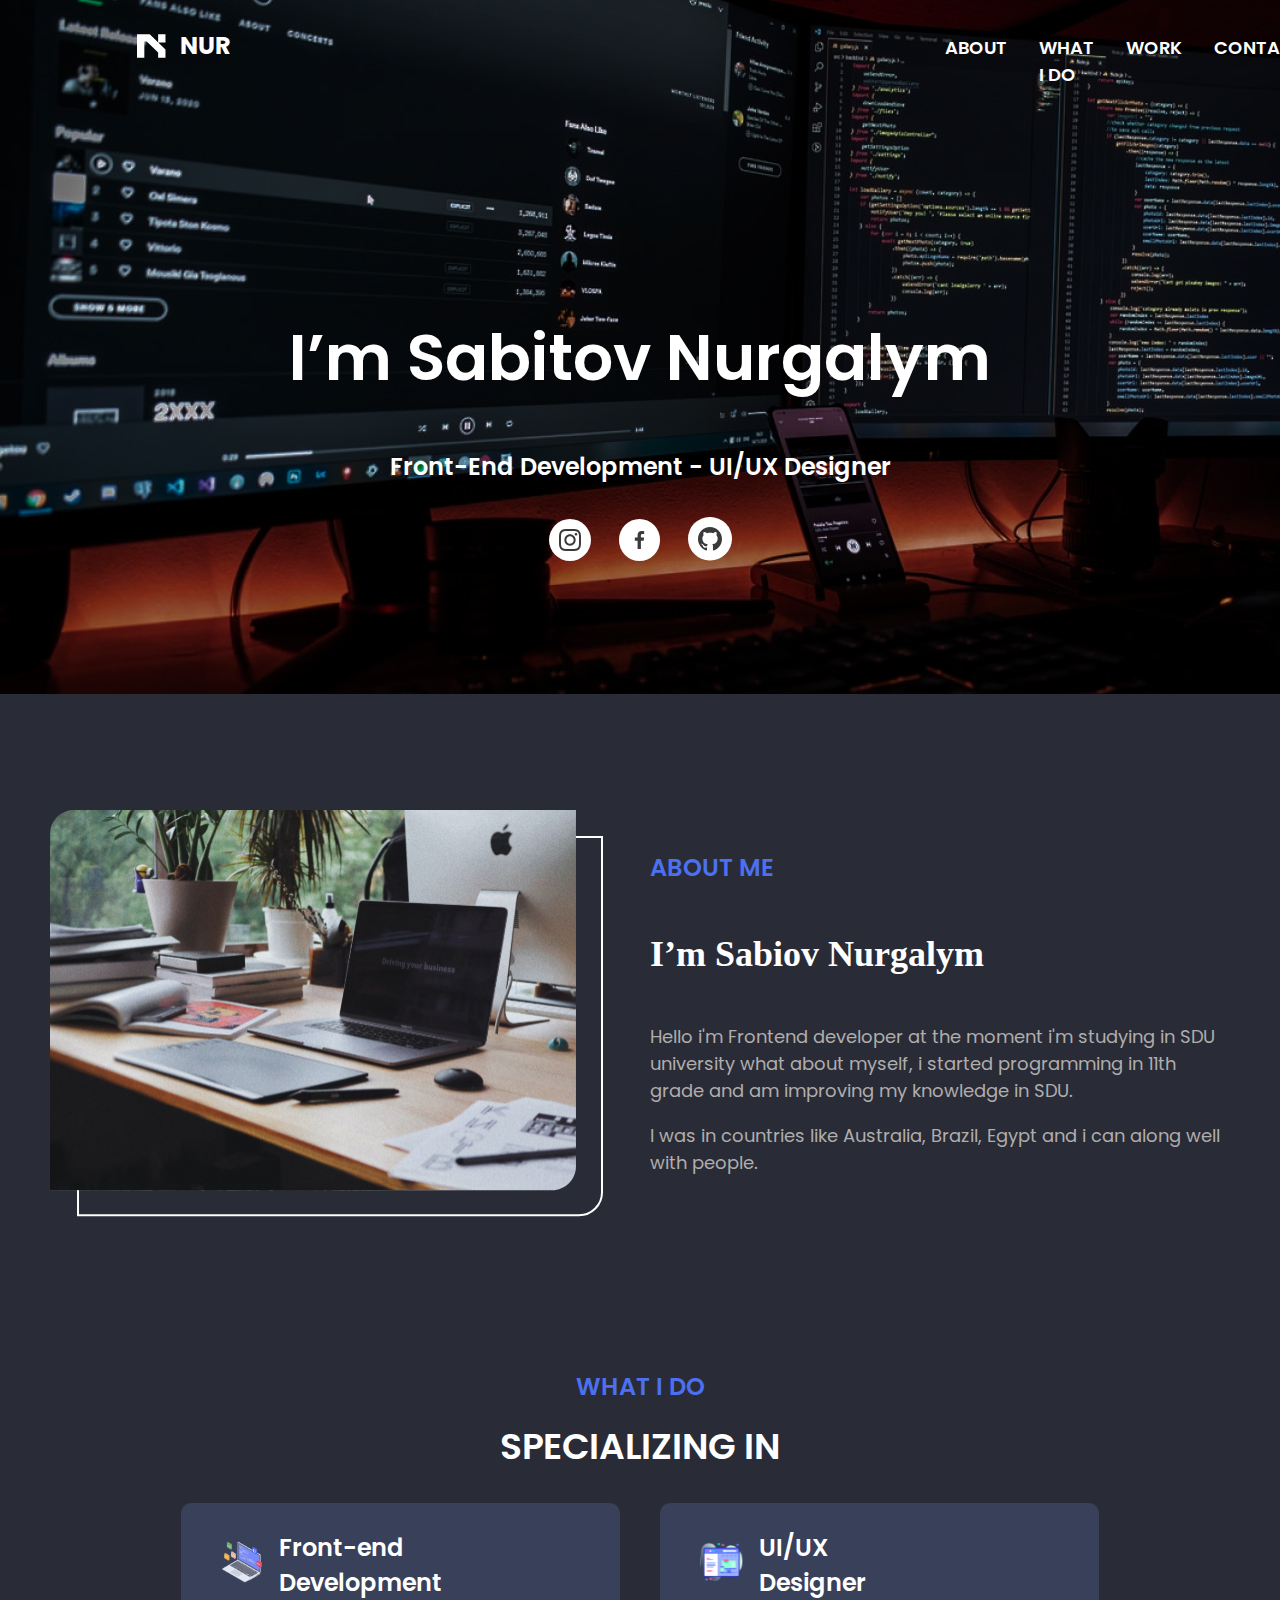
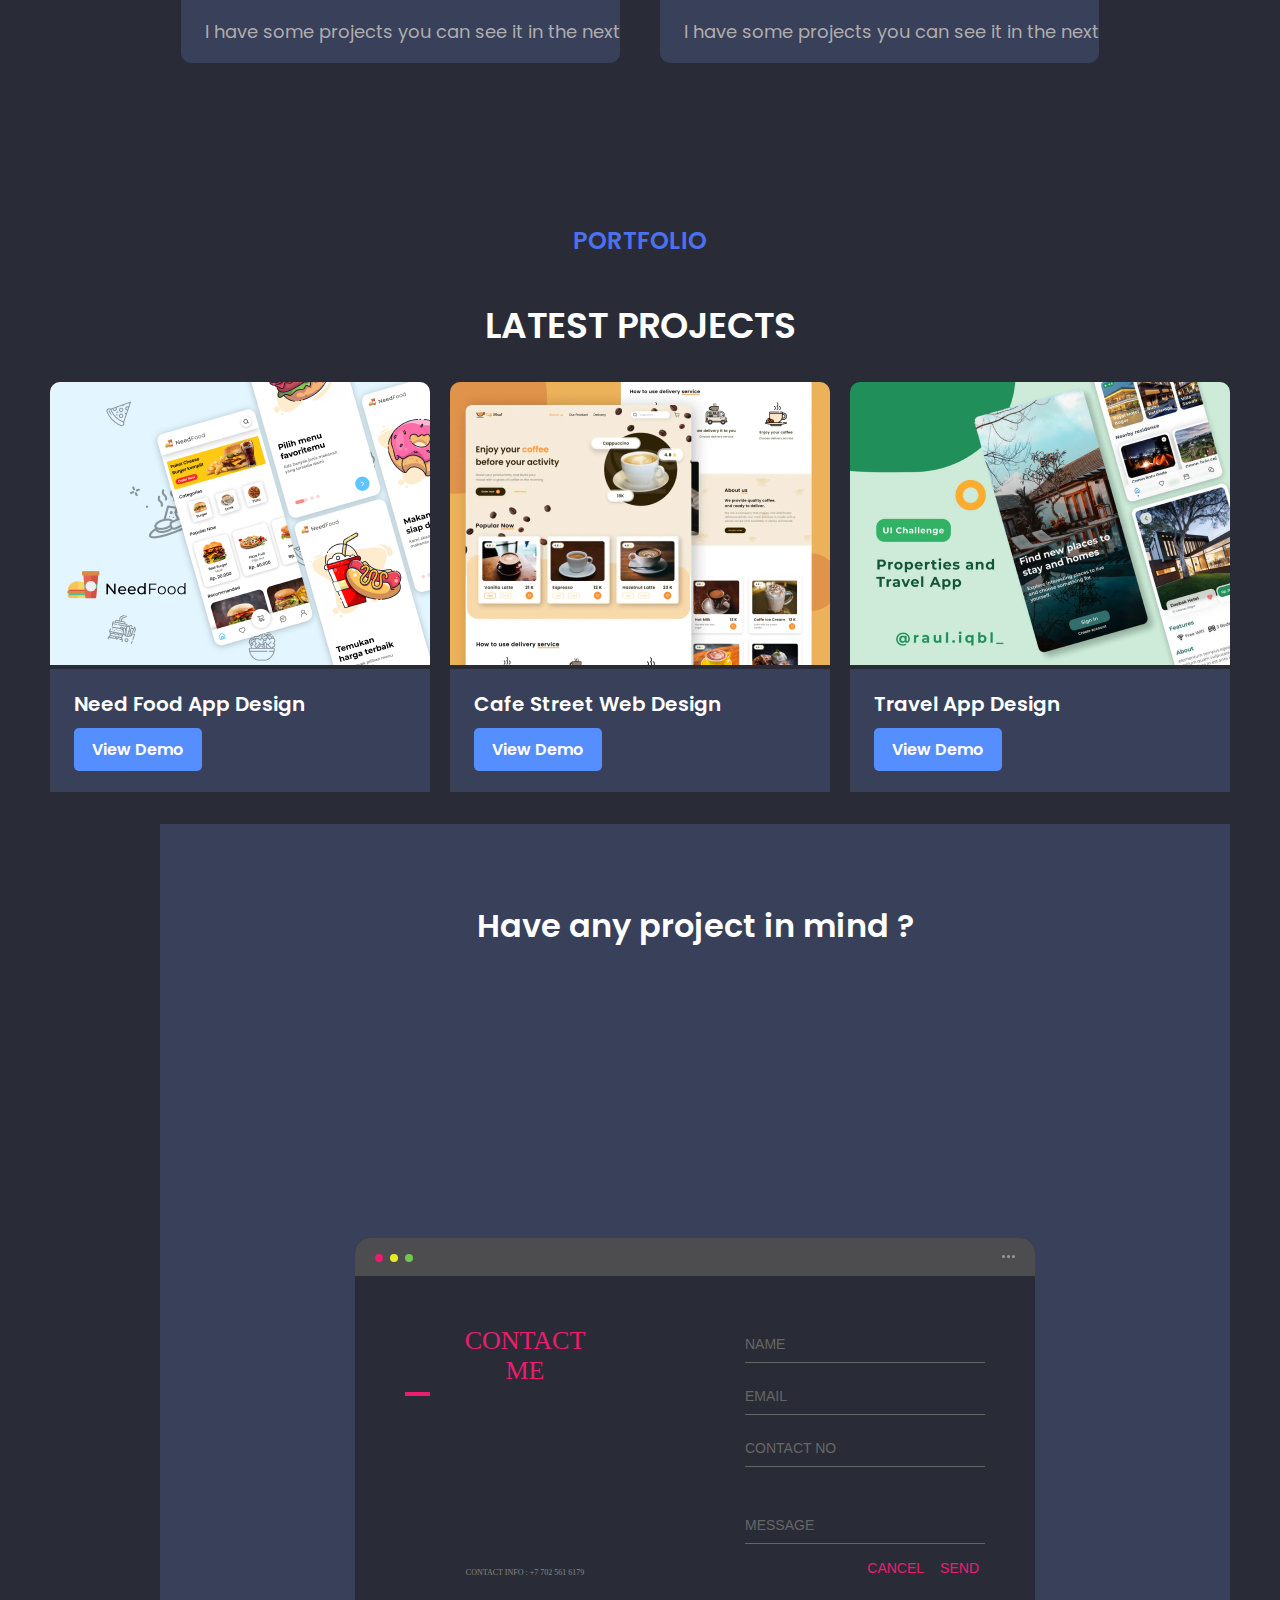
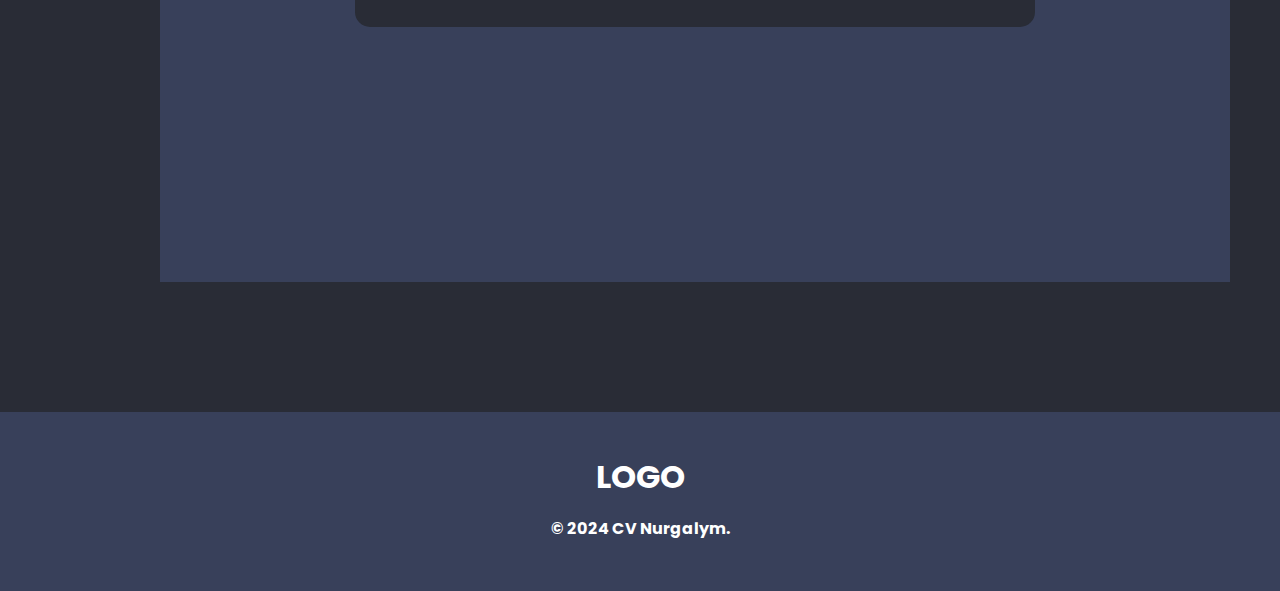
==== index.html @ 4fac2fe8 "Add files via upload" ====
<!DOCTYPE html>
<html lang="en">
<head>
    <meta charset="UTF-8">
    <meta http-equiv="X-UA-Compatible" content="IE=edge">
    <meta name="viewport" content="width=device-width, initial-scale=1.0">
    <link rel="preconnect" href="https://fonts.googleapis.com">
    <link rel="preconnect" href="https://fonts.gstatic.com" crossorigin>
    <link href="https://fonts.googleapis.com/css2?family=Inter:wght@700&family=Poppins:wght@400;600&family=Rubik+Mono+One&display=swap" rel="stylesheet">   
    <link rel="stylesheet" href="style.css">
    <title>CV</title>
</head>
<body>
    <header class="header">
        <div class="container">
            <nav class="nav">
                <img class="logo" src="../img/logoipsum-282 1.svg" alt="">
                <a class="log" href="#">NUR</a>
                <ul class="head">
                    <li class="menu"><a class="men" target="_blank" href="About_me.html">ABOUT</a></li>
                    <li class="menu"><a class="men" href="#do">WHAT I DO</a></li>
                    <li class="menu"><a class="men" href="#portfol">WORK</a></li>
                    <li class="menu"><a class="men" href="#have">CONTACT</a></li>
                </ul>
            </nav>
            <div class="head-mid">
                <h1 class="h1">I’m Sabitov Nurgalym</h1>
                <h4 class="front">Front-End Development - UI/UX Designer</h4>
                <a href="https://www.instagram.com/sabitov_nurgalim?igsh=MXdwbHY1NDB5YWVpOA==" target="_blank" class="insta"><img src="../img/insta.svg" alt=""></a>
                <a href="https://www.facebook.com/zuck/?locale=ru_RU" target="_blank" class="facebook"><img src="../img/facebook.svg" alt=""></a>
                <a href="https://github.com/Sabitovv"  target="_blank" class="cat"><img src="../img/cat.svg" alt=""></a>
            </div>
        </div>
    </header>
    <main class="main">
        <div class="container">
            <div class="about">
                <img src="../img/about-image.svg" alt="">
                <div class="txt">
                <h5 class="about-me">ABOUT ME</h5>
                <h4 class="Raul">I’m Sabiov Nurgalym</h4>
                <p class="about-txt0">Hello i'm Frontend developer at the moment i'm studying in SDU university what about myself, i started programming in 11th grade and am improving my knowledge in SDU.</p>
                <p class="about-txt1">I was in countries like Australia, Brazil, Egypt and i can along well with people.</p>
                </div>
            </div>
            <div class="what-do" id="do">
                <h5 class="i-do">WHAT I DO</h5>
                <h4 class="do-inner">SPECIALIZING IN</h4>
                <div class="block">
                    <div class="block0">
                        <div class="block0-inner">
                            <img class="ux-img" src="../img/front-img.svg" alt="">
                            <h6 class="ux">Front-end <br> Development</h6>
                        </div>
                        <p class="ux-txt">I have some projects you can see it in the next</p>
                    </div>
                    <div class="block1">
                        <div class="block1-inner">
                            <img class="ui-img" src="../img/ui-img.svg" alt="">
                            <h6 class="ui">UI/UX <br> Designer</h6>
                        </div>
                        <p class="ui-txt">I have some projects you can see it in the next</p>
                    </div>
                </div>
            </div>
            <div class="portfol" id="portfol">
                <div class="portfol-head">
                    <h5 class="portfolio">PORTFOLIO</h5>
                    <h6 class="latest">LATEST PROJECTS</h6>
                </div>
                <div class="portfol-immg">
                    <div class="img-inner1">
                        <img class="img1" src="../img/portfolio1 1.jpg" alt="">
                        <div class="the">
                            <h6 class="need">Need Food App Design</h6>
                            <a class="view" href="#">View Demo</a>
                        </div>
                    </div>
                    <div class="img-inner2">
                        <img class="img2" src="../img/cafestreet-webdesign 1.jpg" alt="">
                        <div class="the">
                            <h6 class="street">Cafe Street Web Design</h6>
                            <a class="view" href="#">View Demo</a>
                        </div>
                    </div>
                    <div class="img-inner3">
                        <img class="img3" src="../img/travel-app-modal1 1.jpg" alt="">
                        <div class="the">
                            <h6 class="travl">Travel App Design</h6>
                            <a class="view" href="#">View Demo</a>
                        </div>
                    </div>
                </div>
            </div>
            <div class="main-footer">
                <h3 class="have" id="have">Have any project in mind ?</h3>
                <div class="background">
                    <div class="container">
                      <div class="screen">
                        <div class="screen-header">
                          <div class="screen-header-left">
                            <div class="screen-header-button close"></div>
                            <div class="screen-header-button maximize"></div>
                            <div class="screen-header-button minimize"></div>
                          </div>
                          <div class="screen-header-right">
                            <div class="screen-header-ellipsis"></div>
                            <div class="screen-header-ellipsis"></div>
                            <div class="screen-header-ellipsis"></div>
                          </div>
                        </div>
                        <div class="screen-body">
                          <div class="screen-body-item left">
                            <div class="app-title">
                              <span>CONTACT</span>
                              <span>ME</span>
                            </div>
                            <div class="app-contact">CONTACT INFO : +7 702 561 6179</div>
                          </div>
                          <div class="screen-body-item">
                            <div class="app-form">
                              <div class="app-form-group">
                                <input class="app-form-control" placeholder="NAME">
                              </div>
                              <div class="app-form-group">
                                <input class="app-form-control" placeholder="EMAIL">
                              </div>
                              <div class="app-form-group">
                                <input class="app-form-control" placeholder="CONTACT NO">
                              </div>
                              <div class="app-form-group message">
                                <input class="app-form-control" placeholder="MESSAGE">
                              </div>
                              <div class="app-form-group buttons">
                                <button class="app-form-button">CANCEL</button>
                                <button class="app-form-button">SEND</button>
                              </div>
                            </div>
                          </div>
                        </div>
                      </div>
                    </div>
                  </div>
            </div>
        </div>
    </main>
    <footer class="footer">
        <h2 class="footer-logo">LOGO</h2>
        <h3 class="footer-end">© 2024 CV Nurgalym.</h3>
    </footer>
</body>
</html>
---- style.css ----
html{
    box-sizing: border-box;
    scroll-behavior: smooth;
}
*,*::after, *::before{
    box-sizing: inherit;
}
body{
    margin: 0;
    background-color: #292C36;}
.container{
    max-width: 1200px;
    margin: 0 auto;
    padding: 0;
}
li{
    list-style-type: none;
}
a{
    text-decoration: none;
}
.nav{
    display: flex;
}
.logo{
    padding-left: 87px;
    padding-top: 24px;
}
.log{
    padding-top: 18px;
    padding-left: 14px;
    width: 62px;
    height: 36px;
    font-style: normal;
    font-weight: 700;
    font-size: 24px;
    font-family: 'Poppins';
    color: rgba(255, 255, 255, 1);

}
.head{
    display: flex;
    position: absolute;
    top: 18px;
    left: 905px;
}
.menu{
    padding-right: 32px;
    font-style: normal;
    font-weight: 600;
    font-size: 18px;
    line-height: 27px;
    font-family: 'Poppins';
}
.men{
    color: rgba(255, 255, 255, 1);
}
.header{
    background-image: url(../img/bg-image\ 1.jpg);
    height: 694px;
}
.head-mid{
    text-align: center;
    padding-top: 209px;
}
.h1{
    color: rgba(255, 255, 255, 1);
    font-family: 'Poppins';
    font-style: normal;
    font-weight: 600;
    font-size: 64px;
    line-height: 96px;
}
.front{
    color: rgba(255, 255, 255, 1);
    font-family: 'Poppins';
    font-style: normal;
    font-weight: 600;
    font-size: 24px;
    line-height: 36px;
}
.insta{
    padding-right: 24px;
}
.cat{
    padding-left: 24px;
}
.about{
    display: flex;
    padding-top: 106px;
}
.txt{
    flex-direction: column;
    padding-top: 0px;
    padding-left: 47px;
}
main{
    background-color: #292C36;
}
.about-me{
    font-family: 'Poppins';
    font-style: normal;
    font-weight: 600;
    font-size: 24px;
    color:#4C70EF;
}
.Raul{
    font-style: normal;
    font-weight: 600;
    font-size: 36px;
    color: #ffff;
}
.about-txt0{
    font-family: 'Poppins';
    font-style: normal;
    font-weight: 400;
    font-size: 18px;
    color: #B0ADAD;
}
.about-txt1{
    font-family: 'Poppins';
    font-style: normal;
    font-weight: 400;
    font-size: 18px;
    color: #B0ADAD;
}
.block{
    display: flex;
    text-align: center;
    justify-content: center;
    margin-top: 50px;

}
.block0-inner{
    display: flex;
}
.block1-inner{
    display: flex;
}
.what-do{
    padding-top: 124px;
    text-align: center;
}
.i-do{
    font-family: 'Poppins';
    font-style: normal;
    font-weight: 600;
    font-size: 24px;
    line-height: 12px;
    color: #4C70EF;
}
.do-inner{
    font-family: 'Poppins';
    font-style: normal;
    font-weight: 600;
    font-size: 36px;
    line-height: 12px;
    color: #ffff;
}
.block0{
    background-color: #38405A;
    border-radius: 10px;
    position: relative;
    right: 20px;
}
.block1{
    background-color: #38405A;
    border-radius: 10px;
    position: relative;
    left: 20px;
}
.ux{
    font-family: 'Poppins';
    font-style: normal;
    font-weight: 600;
    font-size: 24px;
    color:#ffff;
    margin: 0;
    padding-top: 27px;
    text-align: start;
    padding-left: 16px;
}
.ui{
    font-family: 'Poppins';
    font-style: normal;
    font-weight: 600;
    font-size: 24px;
    color:#ffff;
    margin: 0;
    padding-top: 27px;
    text-align: start;
    padding-left: 16px;
}
.block0-inner{
    padding-left: 40px;
    align-items: center;
}
.block1-inner{
    padding-left: 40px;
    align-items: center;
}
.ux-txt{
    font-family: 'Poppins';
    font-style: normal;
    font-weight: 400;
    font-size: 18px;
    line-height: 27px;
    color: #B0ADAD;
    text-align: start;
    padding-left: 24px;
}
.ui-txt{
    font-family: 'Poppins';
    font-style: normal;
    font-weight: 400;
    font-size: 18px;
    line-height: 27px;
    color: #B0ADAD;
    text-align: start;
    padding-left: 24px;
}
.ux-img{
    padding-top: 22px;
}
.ui-img{
    padding-top: 22px;
}
.portfol-head{
    text-align: center;
    padding-top: 120px;
}
.portfolio{
    font-family: 'Poppins';
    font-style: normal;
    font-weight: 600;
    font-size: 24px;
    line-height: 36px;
    color: #4C70EF;
}
.latest{
    font-family: 'Poppins';
    font-style: normal;
    font-weight: 600;
    font-size: 36px;
    line-height: 54px;
    color: #ffff;
    margin: 0;
}
.portfol-immg{
    display: flex;
    padding-top: 29px;
    justify-content: center;
}
.img1{
    border-top-left-radius:10px;
    border-top-right-radius:10px;
}
.img-inner1{
    position: relative;
    right: 20px;
}
.img2{
    border-top-left-radius:10px;
    border-top-right-radius:10px;
}
.img-inner3{
    position: relative;
    left: 20px;
}
.img3{
    border-top-left-radius:10px;
    border-top-right-radius:10px;
}
.need{
    font-family: 'Poppins';
    font-style: normal;
    font-weight: 600;
    font-size: 20px;
    line-height: 30px;
    margin: 0;
    color: #ffff;
    padding-top: 20px;
    margin-bottom: 20px;
}
.street{
    font-family: 'Poppins';
    font-style: normal;
    font-weight: 600;
    font-size: 20px;
    line-height: 30px;
    margin: 0;
    color: #ffff;
    padding-top: 20px;
    margin-bottom: 20px;
}
.travl{
    font-family: 'Poppins'; 
    font-style: normal;
    font-weight: 600;
    font-size: 20px;
    line-height: 30px;
    margin: 0;
    color: #ffff;
    padding-top: 20px;
    margin-bottom: 20px;
}
.the{
    background-color: #38405A;
    padding-left: 24px;
    Width:380px;
    Height:123px;
}
.view{
    font-family: 'Poppins';
    font-style: normal;
    font-weight: 600;
    line-height: 21px;
    color: #fff;
    background-color: #558FFF;
    border-radius: 5px;
    padding: 10px 18px;
}
.main-footer{
    text-align: center;
    background-color: #38405A;
    margin-left: 110px;
    
}
.have{
    font-family: 'Poppins';
    font-style: normal;
    font-weight: 600;
    font-size: 32px;
    line-height: 48px;
    color: #fff;
    padding-top: 78px;
}
.contact{
    font-family: 'Poppins';
    font-style: normal;
    font-weight: 600;
    font-size: 14px;
    line-height: 21px;
    color: #fff;
    background-color: #558FFF;
    padding: 10px 18px;
    margin-top: 32px;
    border-radius: 6px;
}
.footer{
    background-color: #38405A;
    text-align: center;
    margin-top: 120px;
    padding-bottom: 34px;
    padding-top: 41px;
}
.footer-logo{
    font-family: 'Poppins';
    font-style: normal;
    font-weight: 700;
    font-size: 32px;
    line-height: 48px;
    margin: 0;
    color: #fff;
}
.footer-end{
    font-family: 'Poppins';
    font-style: normal;
    font-weight: 700;
    font-size: 16px;
    line-height: 24px;
    color: #fff;
}















.background {
    display: flex;
    min-height: 100vh;
  }
  
  .container {
    flex: 0 1 700px;
    margin: auto;
    padding: 10px;
  }
  
  .screen {
    position: relative;
    background: #292C36;
    border-radius: 15px;
  }
  
  .screen:after {
    content: '';
    display: block;
    position: absolute;
    top: 0;
    left: 20px;
    right: 20px;
    bottom: 0;
    border-radius: 15px;
    box-shadow: 0 20px 40px rgba(0, 0, 0, .4);
    z-index: -1;
  }
  
  .screen-header {
    display: flex;
    align-items: center;
    padding: 10px 20px;
    background: #4d4d4f;
    border-top-left-radius: 15px;
    border-top-right-radius: 15px;
  }
  
  .screen-header-left {
    margin-right: auto;
  }
  
  .screen-header-button {
    display: inline-block;
    width: 8px;
    height: 8px;
    margin-right: 3px;
    border-radius: 8px;
    background: white;
  }
  
  .screen-header-button.close {
    background: #ed1c6f;
  }
  
  .screen-header-button.maximize {
    background: #e8e925;
  }
  
  .screen-header-button.minimize {
    background: #74c54f;
  }
  
  .screen-header-right {
    display: flex;
  }
  
  .screen-header-ellipsis {
    width: 3px;
    height: 3px;
    margin-left: 2px;
    border-radius: 8px;
    background: #999;
  }
  
  .screen-body {
    display: flex;
  }
  
  .screen-body-item {
    flex: 1;
    padding: 50px;
  }
  
  .screen-body-item.left {
    display: flex;
    flex-direction: column;
  }
  
  .app-title {
    display: flex;
    flex-direction: column;
    position: relative;
    color: #ea1d6f;
    font-size: 26px;
  }
  
  .app-title:after {
    content: '';
    display: block;
    position: absolute;
    left: 0;
    bottom: -10px;
    width: 25px;
    height: 4px;
    background: #ea1d6f;
  }
  
  .app-contact {
    margin-top: auto;
    font-size: 8px;
    color: #888;
  }
  
  .app-form-group {
    margin-bottom: 15px;
  }
  
  .app-form-group.message {
    margin-top: 40px;
  }
  
  .app-form-group.buttons {
    margin-bottom: 0;
    text-align: right;
  }
  
  .app-form-control {
    width: 100%;
    padding: 10px 0;
    background: none;
    border: none;
    border-bottom: 1px solid #666;
    color: #ddd;
    font-size: 14px;
    text-transform: uppercase;
    outline: none;
    transition: border-color .2s;
  }
  
  .app-form-control::placeholder {
    color: #666;
  }
  
  .app-form-control:focus {
    border-bottom-color: #ddd;
  }
  
  .app-form-button {
    background: none;
    border: none;
    color: #ea1d6f;
    font-size: 14px;
    cursor: pointer;
    outline: none;
  }
  
  .app-form-button:hover {
    color: #b9134f;
  }
  
  .credits {
    display: flex;
    justify-content: center;
    align-items: center;
    margin-top: 20px;
    color: #ffa4bd;
    font-family: 'Roboto Condensed', sans-serif;
    font-size: 16px;
    font-weight: normal;
  }
  
  .credits-link {
    display: flex;
    align-items: center;
    color: #fff;
    font-weight: bold;
    text-decoration: none;
  }
  
  .dribbble {
    width: 20px;
    height: 20px;
    margin: 0 5px;
  }
  
  @media screen and (max-width: 520px) {
    .screen-body {
      flex-direction: column;
    }
  
    .screen-body-item.left {
      margin-bottom: 30px;
    }
  
    .app-title {
      flex-direction: row;
    }
  
    .app-title span {
      margin-right: 12px;
    }
  
    .app-title:after {
      display: none;
    }
  }
  
  @media screen and (max-width: 600px) {
    .screen-body {
      padding: 40px;
    }
  
    .screen-body-item {
      padding: 0;
    }
  }
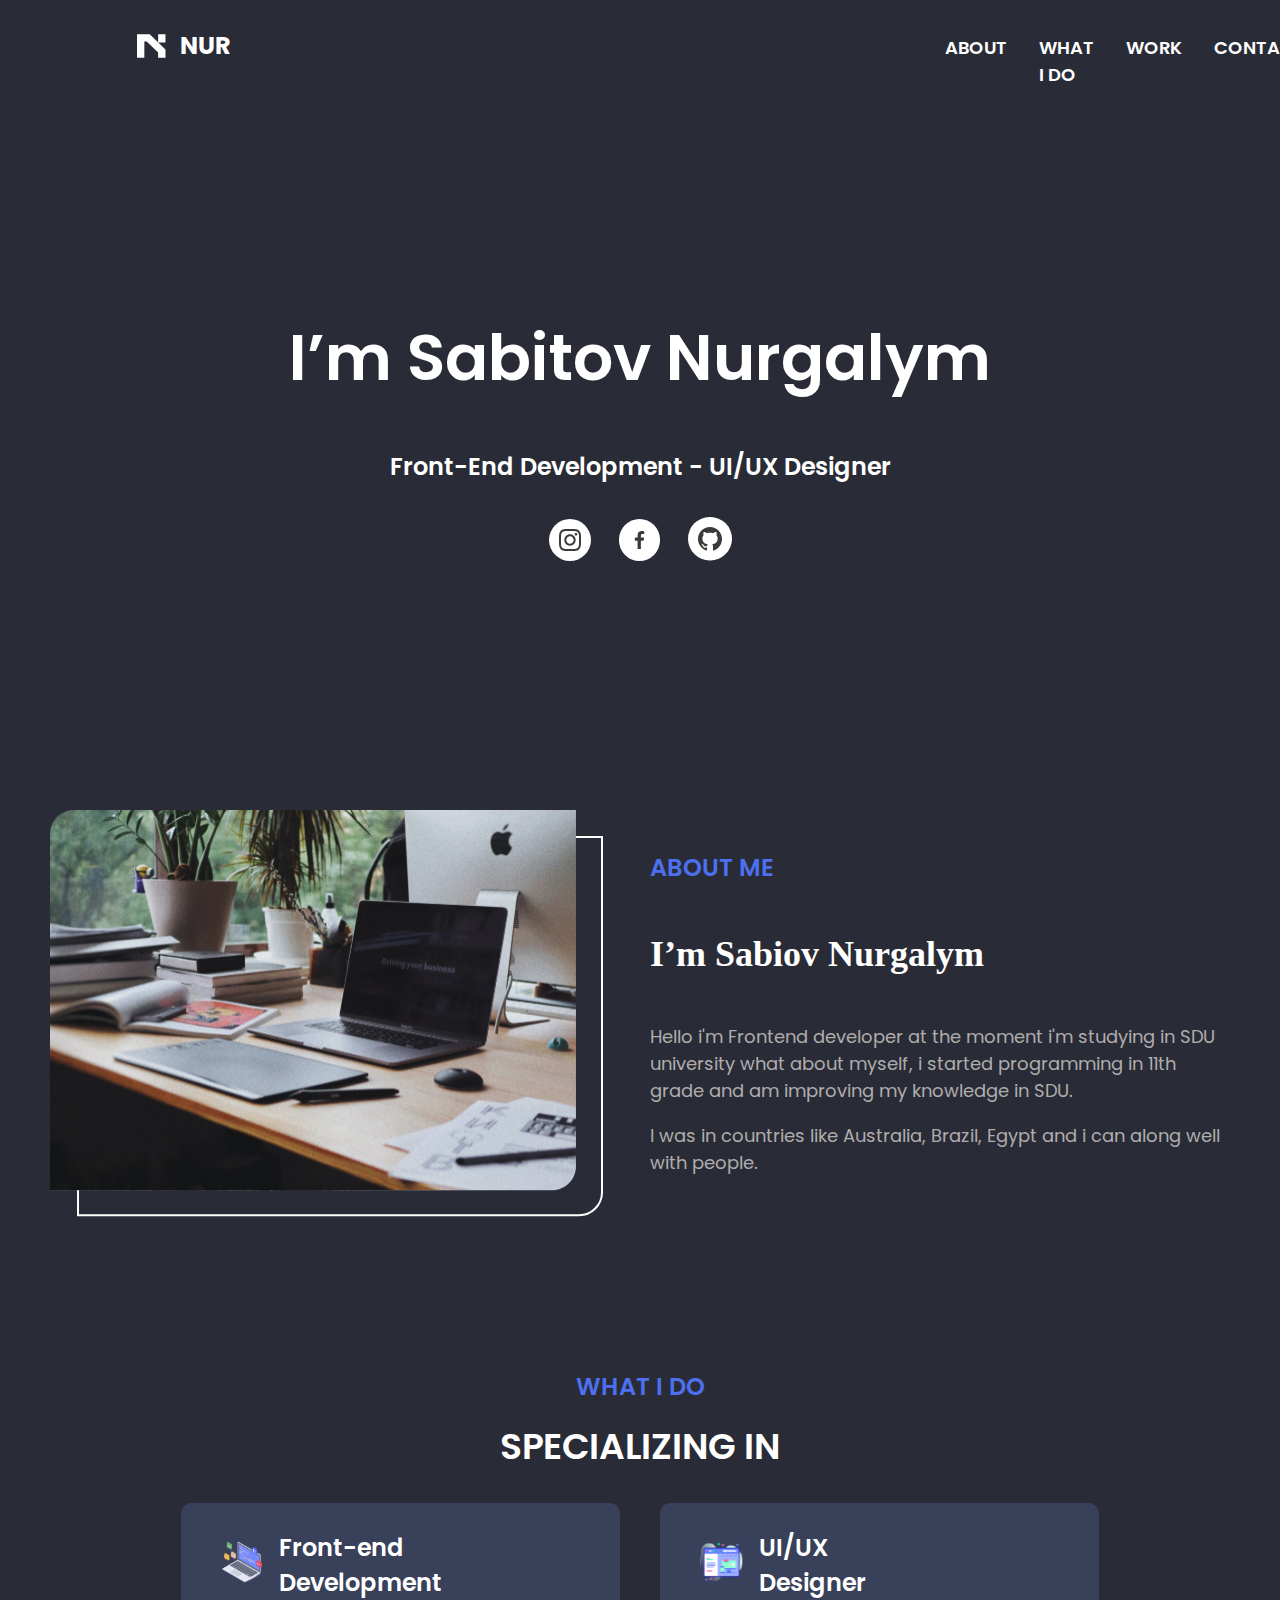
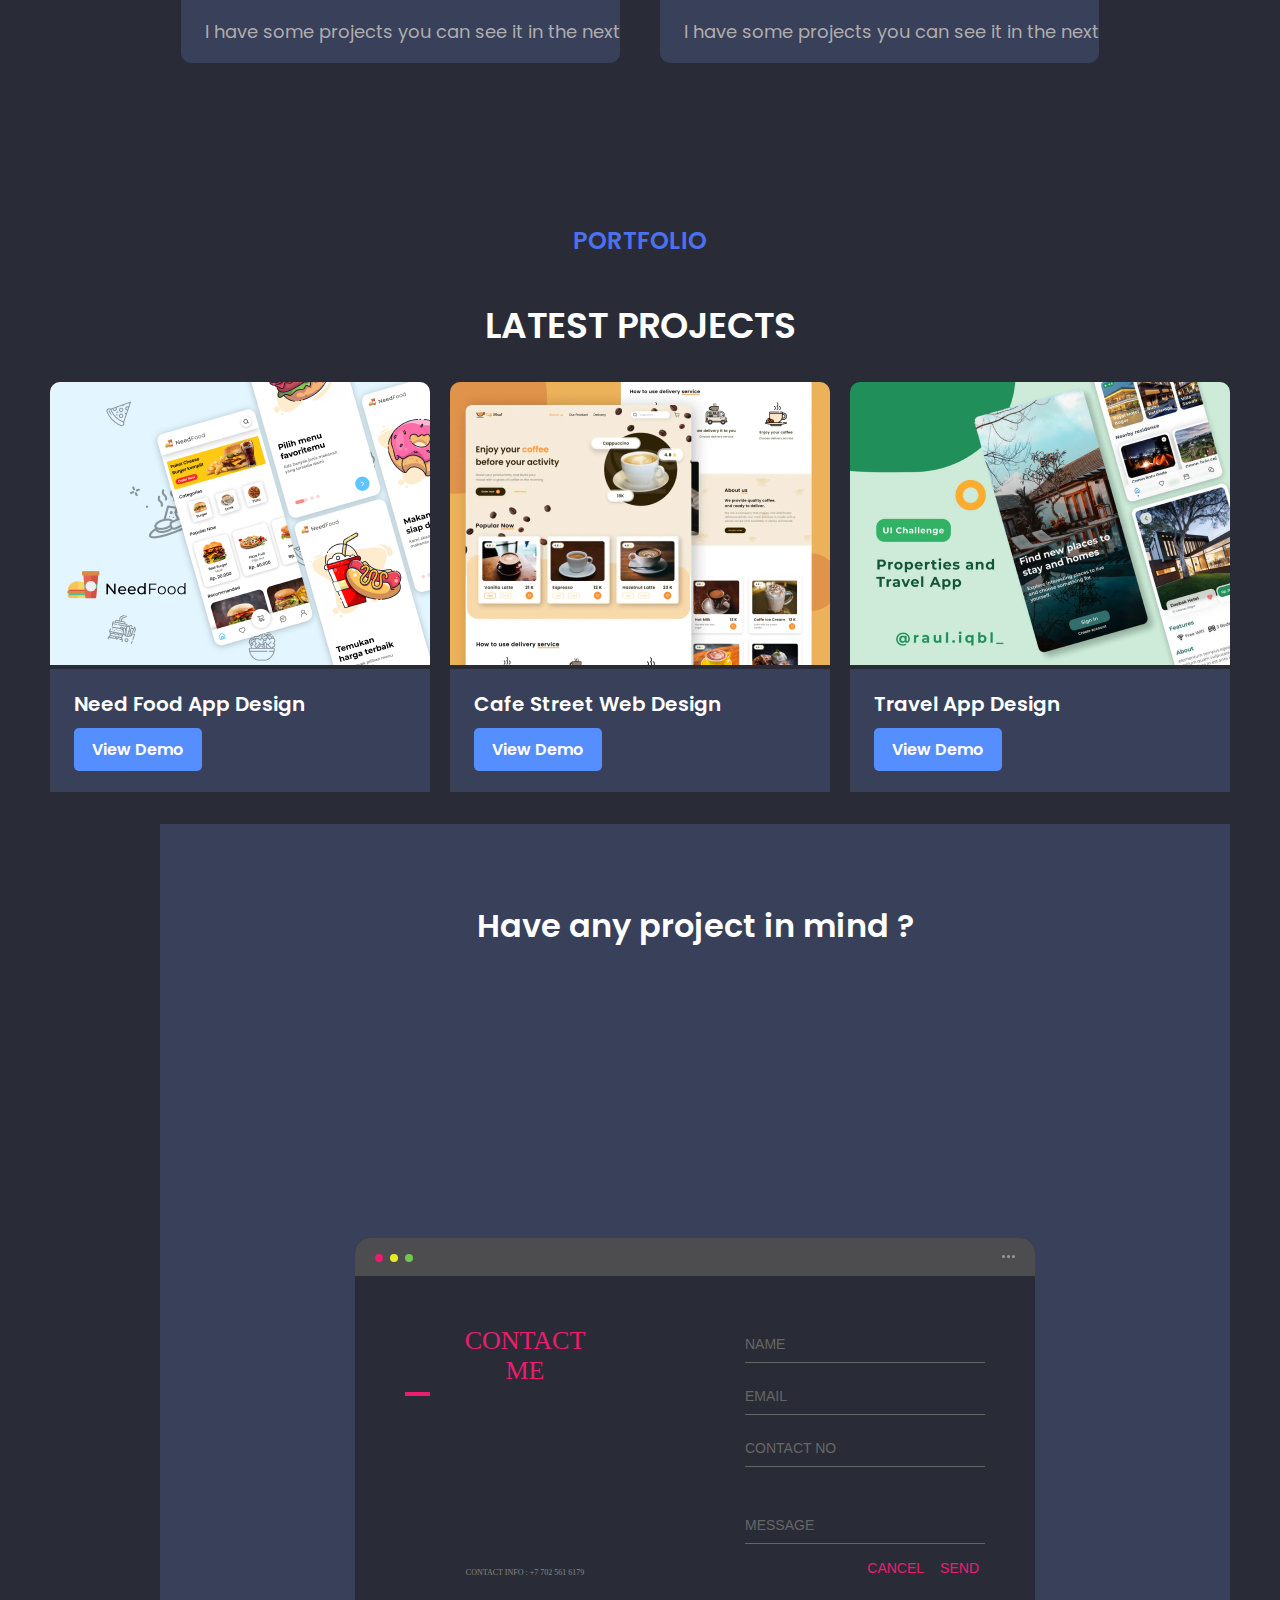
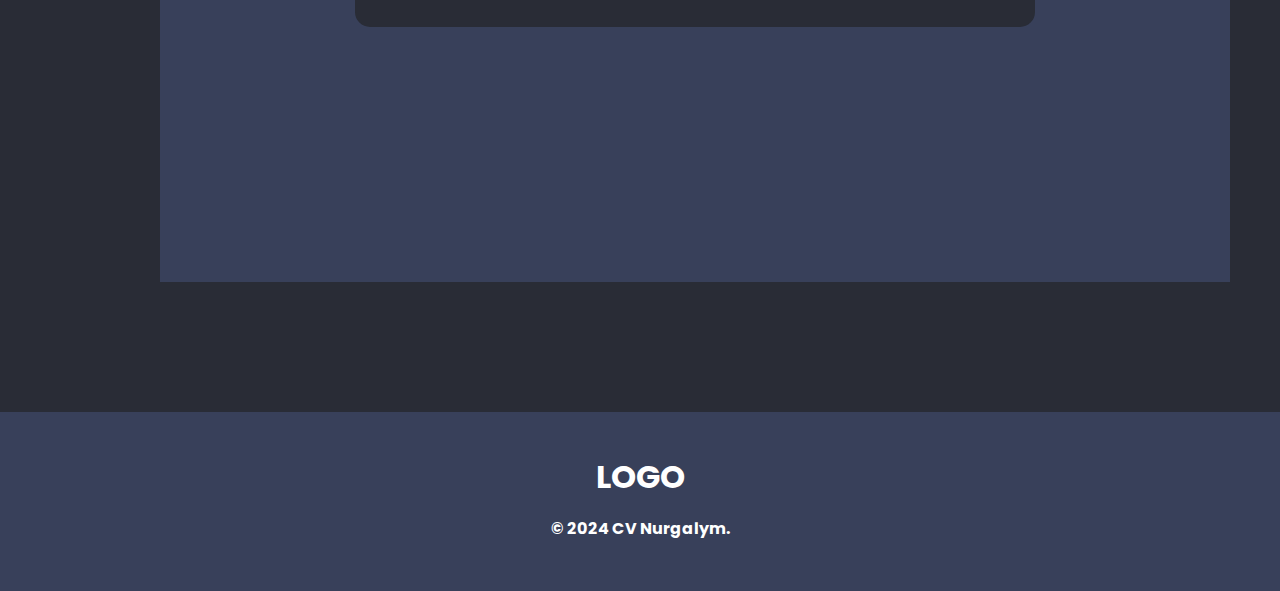
==== commit 1b0e68bc: "Add files via upload" ====
--- a/index.html
+++ b/index.html
@@ -14,7 +14,7 @@
     <header class="header">
         <div class="container">
             <nav class="nav">
-                <img class="logo" src="../img/logoipsum-282 1.svg" alt="">
+                <img class="logo" src="logoipsum-282 1.svg" alt="">
                 <a class="log" href="#">NUR</a>
                 <ul class="head">
                     <li class="menu"><a class="men" target="_blank" href="About_me.html">ABOUT</a></li>
@@ -26,16 +26,16 @@
             <div class="head-mid">
                 <h1 class="h1">I’m Sabitov Nurgalym</h1>
                 <h4 class="front">Front-End Development - UI/UX Designer</h4>
-                <a href="https://www.instagram.com/sabitov_nurgalim?igsh=MXdwbHY1NDB5YWVpOA==" target="_blank" class="insta"><img src="../img/insta.svg" alt=""></a>
-                <a href="https://www.facebook.com/zuck/?locale=ru_RU" target="_blank" class="facebook"><img src="../img/facebook.svg" alt=""></a>
-                <a href="https://github.com/Sabitovv"  target="_blank" class="cat"><img src="../img/cat.svg" alt=""></a>
+                <a href="https://www.instagram.com/sabitov_nurgalim?igsh=MXdwbHY1NDB5YWVpOA==" target="_blank" class="insta"><img src="insta.svg" alt=""></a>
+                <a href="https://www.facebook.com/zuck/?locale=ru_RU" target="_blank" class="facebook"><img src="facebook.svg" alt=""></a>
+                <a href="https://github.com/Sabitovv"  target="_blank" class="cat"><img src="cat.svg" alt=""></a>
             </div>
         </div>
     </header>
     <main class="main">
         <div class="container">
             <div class="about">
-                <img src="../img/about-image.svg" alt="">
+                <img src="about-image.svg" alt="">
                 <div class="txt">
                 <h5 class="about-me">ABOUT ME</h5>
                 <h4 class="Raul">I’m Sabiov Nurgalym</h4>
@@ -49,14 +49,14 @@
                 <div class="block">
                     <div class="block0">
                         <div class="block0-inner">
-                            <img class="ux-img" src="../img/front-img.svg" alt="">
+                            <img class="ux-img" src="front-img.svg" alt="">
                             <h6 class="ux">Front-end <br> Development</h6>
                         </div>
                         <p class="ux-txt">I have some projects you can see it in the next</p>
                     </div>
                     <div class="block1">
                         <div class="block1-inner">
-                            <img class="ui-img" src="../img/ui-img.svg" alt="">
+                            <img class="ui-img" src="ui-img.svg" alt="">
                             <h6 class="ui">UI/UX <br> Designer</h6>
                         </div>
                         <p class="ui-txt">I have some projects you can see it in the next</p>
@@ -70,21 +70,21 @@
                 </div>
                 <div class="portfol-immg">
                     <div class="img-inner1">
-                        <img class="img1" src="../img/portfolio1 1.jpg" alt="">
+                        <img class="img1" src="portfolio1 1.jpg" alt="">
                         <div class="the">
                             <h6 class="need">Need Food App Design</h6>
                             <a class="view" href="#">View Demo</a>
                         </div>
                     </div>
                     <div class="img-inner2">
-                        <img class="img2" src="../img/cafestreet-webdesign 1.jpg" alt="">
+                        <img class="img2" src="cafestreet-webdesign 1.jpg" alt="">
                         <div class="the">
                             <h6 class="street">Cafe Street Web Design</h6>
                             <a class="view" href="#">View Demo</a>
                         </div>
                     </div>
                     <div class="img-inner3">
-                        <img class="img3" src="../img/travel-app-modal1 1.jpg" alt="">
+                        <img class="img3" src="travel-app-modal1 1.jpg" alt="">
                         <div class="the">
                             <h6 class="travl">Travel App Design</h6>
                             <a class="view" href="#">View Demo</a>
